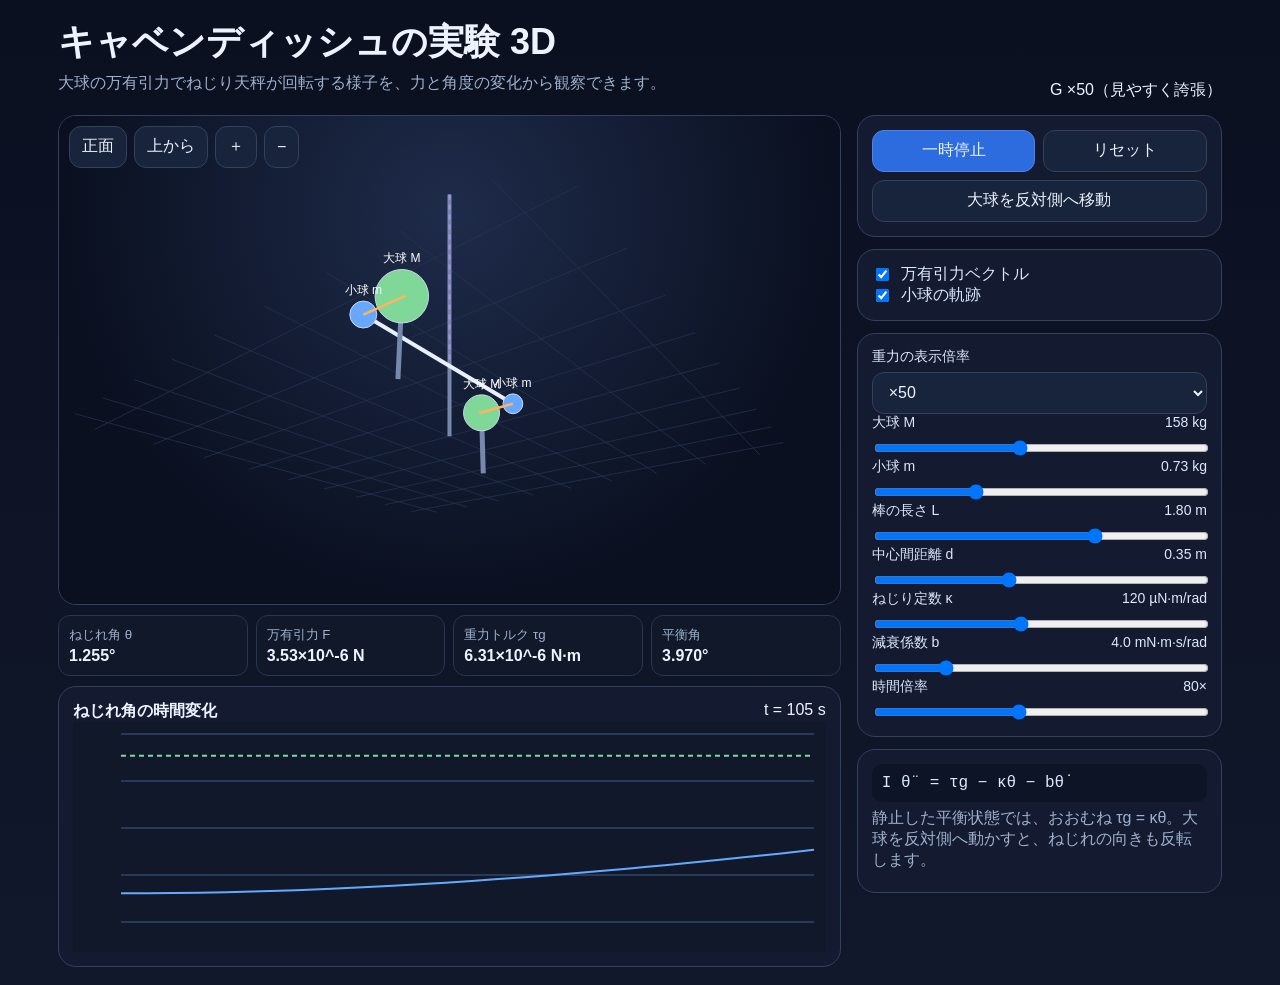
==== cavendish/index.html @ 42aeb91b "Add Cavendish 3D simulator" ====
<!doctype html><html lang="ja"><head><meta charset="utf-8"><meta name="viewport" content="width=device-width,initial-scale=1,viewport-fit=cover"><title>キャベンディッシュの実験 3D</title><link rel="icon" href="icon.svg"><link rel="apple-touch-icon" href="icon.svg"><link rel="manifest" href="manifest.webmanifest"><style>:root{color-scheme:light dark;--bg:#0b1020;--card:#151c31;--text:#edf3ff;--muted:#9fb0cc;--line:#32415f;--a:#66a3ff;--b:#ffb35c;--g:#80d79b}*{box-sizing:border-box}body{margin:0;font-family:-apple-system,BlinkMacSystemFont,"Segoe UI",sans-serif;background:linear-gradient(180deg,#0a1020,#11182b);color:var(--text)}main{max-width:1200px;margin:auto;padding:18px}.top{display:flex;gap:12px;justify-content:space-between;align-items:end;flex-wrap:wrap}h1{font-size:clamp(22px,3vw,36px);margin:0}p{color:var(--muted);margin:.4rem 0}.grid{display:grid;grid-template-columns:minmax(0,1.5fr) minmax(290px,.7fr);gap:16px;margin-top:14px}.card{background:rgba(21,28,49,.94);border:1px solid var(--line);border-radius:18px;padding:14px}.stage{position:relative;padding:0;overflow:hidden}.stage canvas{display:block;width:100%;height:auto;aspect-ratio:16/10;background:radial-gradient(circle at 50% 20%,#1e2b4a,#0a1020 70%)}.overlay{position:absolute;left:10px;top:10px;display:flex;gap:7px;flex-wrap:wrap}button,select,input{font:inherit}button,select{min-height:42px;border-radius:12px;border:1px solid var(--line);background:#18233c;color:var(--text);padding:8px 12px}button.primary{background:#2d6cdf;border-color:#4f83e8}.stats{display:grid;grid-template-columns:repeat(4,1fr);gap:8px;margin-top:10px}.stat{background:#10182a;border:1px solid #263654;border-radius:12px;padding:10px}.stat small{display:block;color:var(--muted)}.stat b{display:block;margin-top:3px}.controls{display:flex;flex-direction:column;gap:12px}.row{display:grid;gap:6px}.row label{display:flex;justify-content:space-between;color:#dce8ff;font-size:14px}.row input[type=range]{width:100%}.switch{display:flex;align-items:center;gap:9px;color:#dce8ff}.actions{display:grid;grid-template-columns:1fr 1fr;gap:8px}.actions .wide{grid-column:1/-1}.chart{width:100%;height:230px;display:block}.formula{font-family:ui-monospace,SFMono-Regular,Menlo,monospace;background:#0d1425;padding:10px;border-radius:10px;color:#d9e8ff}@media(max-width:850px){.grid{grid-template-columns:1fr}.stats{grid-template-columns:repeat(2,1fr)}}@media(max-width:520px){main{padding:10px}.stats{grid-template-columns:1fr 1fr}.card{border-radius:14px}}</style></head><body><main><div class="top"><div><h1>キャベンディッシュの実験 3D</h1><p>大球の万有引力でねじり天秤が回転する様子を、力と角度の変化から観察できます。</p></div><div id="mode">G ×50（見やすく誇張）</div></div><div class="grid"><section><div class="card stage"><canvas id="scene" width="960" height="600"></canvas><div class="overlay"><button id="front">正面</button><button id="top">上から</button><button id="zin">＋</button><button id="zout">−</button></div></div><div class="stats"><div class="stat"><small>ねじれ角 θ</small><b id="theta">0.000°</b></div><div class="stat"><small>万有引力 F</small><b id="force">—</b></div><div class="stat"><small>重力トルク τg</small><b id="torque">—</b></div><div class="stat"><small>平衡角</small><b id="eq">—</b></div></div><div class="card" style="margin-top:10px"><div style="display:flex;justify-content:space-between;gap:10px"><b>ねじれ角の時間変化</b><span id="time">t = 0 s</span></div><canvas id="chart" class="chart" width="900" height="230"></canvas></div></section><aside class="controls"><div class="card"><div class="actions"><button class="primary" id="play">一時停止</button><button id="reset">リセット</button><button class="wide" id="swap">大球を反対側へ移動</button></div></div><div class="card"><label class="switch"><input id="showForce" type="checkbox" checked> 万有引力ベクトル</label><label class="switch"><input id="showTrail" type="checkbox" checked> 小球の軌跡</label></div><div class="card"><div class="row"><label>重力の表示倍率</label><select id="boost"><option value="1">実値 ×1</option><option value="10">×10</option><option value="50" selected>×50</option><option value="100">×100</option></select></div><div class="row"><label><span>大球 M</span><span id="Mo"></span></label><input id="M" type="range" min="50" max="300" value="158"></div><div class="row"><label><span>小球 m</span><span id="mo"></span></label><input id="m" type="range" min="0.2" max="2" step="0.01" value="0.73"></div><div class="row"><label><span>棒の長さ L</span><span id="Lo"></span></label><input id="L" type="range" min="0.6" max="2.4" step="0.02" value="1.8"></div><div class="row"><label><span>中心間距離 d</span><span id="do"></span></label><input id="d" type="range" min="0.15" max="0.65" step="0.01" value="0.35"></div><div class="row"><label><span>ねじり定数 κ</span><span id="ko"></span></label><input id="k" type="range" min="20" max="250" value="120"></div><div class="row"><label><span>減衰係数 b</span><span id="bo"></span></label><input id="b" type="range" min="0" max="20" step="0.2" value="4"></div><div class="row"><label><span>時間倍率</span><span id="so"></span></label><input id="speed" type="range" min="5" max="180" step="5" value="80"></div></div><div class="card"><div class="formula">I θ¨ = τg − κθ − bθ˙</div><p>静止した平衡状態では、おおむね τg = κθ。大球を反対側へ動かすと、ねじれの向きも反転します。</p></div></aside></div></main><script>(()=>{const $=x=>document.getElementById(x),G0=6.67430e-11,sc=$('scene'),cx=sc.getContext('2d'),ch=$('chart'),gc=ch.getContext('2d');let th=0,om=0,t=0,run=true,side=1,hist=[[0,0]],trail=[],yaw=-.9,pitch=.48,zoom=1,drag=false,lx=0,ly=0,last=performance.now();const P=()=>({M:+$('M').value,m:+$('m').value,L:+$('L').value,d:+$('d').value,k:+$('k').value*1e-6,b:+$('b').value*1e-3,boost:+$('boost').value,speed:+$('speed').value});function geo(a){let p=P(),r=p.L/2,c=Math.cos(a),s=Math.sin(a),z=.55;return{p,r,z,sm:[[r*c,r*s,z],[-r*c,-r*s,z]],lg:[[r,side*p.d,z],[-r,-side*p.d,z]]}}function grav(a){let g=geo(a),tau=0,Fnear=0,min=1e9,fs=[[0,0,0],[0,0,0]];for(let i=0;i<2;i++)for(let j=0;j<2;j++){let dx=g.lg[j][0]-g.sm[i][0],dy=g.lg[j][1]-g.sm[i][1],dz=0,r=Math.max(.06,Math.hypot(dx,dy,dz)),f=G0*g.p.boost*g.p.M*g.p.m/r**2,nx=dx/r,ny=dy/r;fs[i][0]+=f*nx;fs[i][1]+=f*ny;if(r<min){min=r;Fnear=f}}for(let i=0;i<2;i++)tau+=g.sm[i][0]*fs[i][1]-g.sm[i][1]*fs[i][0];return{g,tau,Fnear,fs}}function acc(a,w){let q=grav(a),I=2*q.g.p.m*q.g.r*q.g.r;return(q.tau-q.g.p.k*a-q.g.p.b*w)/I}function step(dt){let a1=om,b1=acc(th,om),a2=om+b1*dt/2,b2=acc(th+a1*dt/2,om+b1*dt/2),a3=om+b2*dt/2,b3=acc(th+a2*dt/2,om+b2*dt/2),a4=om+b3*dt,b4=acc(th+a3*dt,om+b3*dt);th+=dt*(a1+2*a2+2*a3+a4)/6;om+=dt*(b1+2*b2+2*b3+b4)/6}function equilibrium(){let p=P(),x=grav(0).tau/p.k;for(let i=0;i<12;i++){let h=1e-5,f=grav(x).tau-p.k*x,df=(grav(x+h).tau-grav(x-h).tau)/(2*h)-p.k;if(Math.abs(df)<1e-12)break;x-=f/df}return x}function proj(pt){let w=sc.clientWidth,h=sc.clientHeight,cy=Math.cos(yaw),sy=Math.sin(yaw),cp=Math.cos(pitch),sp=Math.sin(pitch),x=pt[0],y=pt[1],z=pt[2]-.6,X=cy*x+sy*y,Y=-sp*(-sy*x+cy*y)+cp*z,Z=cp*(-sy*x+cy*y)+sp*z+4.2/zoom,f=Math.min(w,h)*1.15;return[w/2+f*X/Z,h/2-f*Y/Z,f/Z]}function line(a,b,color,width=2,dash=[]){let A=proj(a),B=proj(b);cx.save();cx.strokeStyle=color;cx.lineWidth=width;cx.setLineDash(dash);cx.beginPath();cx.moveTo(A[0],A[1]);cx.lineTo(B[0],B[1]);cx.stroke();cx.restore()}function ball(p,r,color,label){let q=proj(p),rr=Math.max(5,r*q[2]);cx.fillStyle=color;cx.strokeStyle='#cbd7ef';cx.lineWidth=1;cx.beginPath();cx.arc(q[0],q[1],rr,0,7);cx.fill();cx.stroke();cx.fillStyle='#fff';cx.font='12px sans-serif';cx.textAlign='center';cx.fillText(label,q[0],q[1]-rr-7)}function draw(){let w=sc.clientWidth,h=sc.clientHeight,d=devicePixelRatio||1;if(sc.width!==Math.round(w*d)||sc.height!==Math.round(h*d)){sc.width=Math.round(w*d);sc.height=Math.round(h*d);cx.setTransform(d,0,0,d,0,0)}cx.clearRect(0,0,w,h);let q=grav(th),g=q.g;for(let i=-4;i<=4;i++){line([i*.4,-1.8,0],[i*.4,1.8,0],'#273755',.7);line([-1.8,i*.4,0],[1.8,i*.4,0],'#273755',.7)}line([0,0,0],[0,0,2.25],'#7589ad',4);line([0,0,2.25],[0,0,g.z],'#ad8ef0',2,[5,5]);line(g.sm[0],g.sm[1],'#e8f0ff',4);line([g.lg[0][0],g.lg[0][1],0],g.lg[0],'#7589ad',5);line([g.lg[1][0],g.lg[1][1],0],g.lg[1],'#7589ad',5);if($('showTrail').checked&&trail.length>1){cx.strokeStyle='#9f8cff';cx.beginPath();trail.forEach((p,i)=>{let q=proj(p);i?cx.lineTo(q[0],q[1]):cx.moveTo(q[0],q[1])});cx.stroke()}ball(g.lg[0],.16,'#7fd897','大球 M');ball(g.lg[1],.16,'#7fd897','大球 M');ball(g.sm[0],.085,'#67a8ff','小球 m');ball(g.sm[1],.085,'#67a8ff','小球 m');if($('showForce').checked)for(let i=0;i<2;i++){let f=q.fs[i],n=Math.hypot(f[0],f[1])||1,end=[g.sm[i][0]+.35*f[0]/n,g.sm[i][1]+.35*f[1]/n,g.z];line(g.sm[i],end,'#ffb35c',2.5)}}function chart(){let w=ch.clientWidth,h=ch.clientHeight,d=devicePixelRatio||1;if(ch.width!==Math.round(w*d)||ch.height!==Math.round(h*d)){ch.width=Math.round(w*d);ch.height=Math.round(h*d);gc.setTransform(d,0,0,d,0,0)}gc.clearRect(0,0,w,h);gc.fillStyle='#10182a';gc.fillRect(0,0,w,h);let eq=equilibrium()*180/Math.PI,vals=hist.map(x=>x[1]*180/Math.PI).concat(eq),mn=Math.min(-.2,...vals),mx=Math.max(.2,...vals),sp=Math.max(.4,mx-mn);mn-=sp*.15;mx+=sp*.15;let tmax=Math.max(60,t),tmin=Math.max(0,tmax-600),X=x=>48+(x-tmin)/(tmax-tmin)*(w-60),Y=y=>12+(mx-y)/(mx-mn)*(h-42);gc.strokeStyle='#293a59';for(let i=0;i<5;i++){let y=12+i*(h-42)/4;gc.beginPath();gc.moveTo(48,y);gc.lineTo(w-12,y);gc.stroke()}gc.setLineDash([5,4]);gc.strokeStyle='#7fd897';gc.beginPath();gc.moveTo(48,Y(eq));gc.lineTo(w-12,Y(eq));gc.stroke();gc.setLineDash([]);gc.strokeStyle='#67a8ff';gc.lineWidth=2;gc.beginPath();hist.filter(x=>x[0]>=tmin).forEach((p,i)=>{let x=X(p[0]),y=Y(p[1]*180/Math.PI);i?gc.lineTo(x,y):gc.moveTo(x,y)});gc.stroke()}function sci(x){if(!x)return'0';let e=Math.floor(Math.log10(Math.abs(x)));return(x/10**e).toFixed(2)+'×10^'+e}function ui(){let p=P(),q=grav(th),e=equilibrium();$('theta').textContent=(th*180/Math.PI).toFixed(3)+'°';$('force').textContent=sci(q.Fnear)+' N';$('torque').textContent=sci(q.tau)+' N·m';$('eq').textContent=(e*180/Math.PI).toFixed(3)+'°';$('time').textContent='t = '+Math.round(t)+' s';$('Mo').textContent=p.M.toFixed(0)+' kg';$('mo').textContent=p.m.toFixed(2)+' kg';$('Lo').textContent=p.L.toFixed(2)+' m';$('do').textContent=p.d.toFixed(2)+' m';$('ko').textContent=$('k').value+' µN·m/rad';$('bo').textContent=(+$('b').value).toFixed(1)+' mN·m·s/rad';$('so').textContent=p.speed+'×';$('mode').textContent=p.boost==1?'G 実値 ×1':'G ×'+p.boost+'（見やすく誇張）';$('play').textContent=run?'一時停止':'再生'}function reset(){th=om=t=0;hist=[[0,0]];trail=[]}$('play').onclick=()=>{run=!run;ui()};$('reset').onclick=()=>reset();$('swap').onclick=()=>side*=-1;$('front').onclick=()=>{yaw=-Math.PI/2;pitch=.2};$('top').onclick=()=>{yaw=-Math.PI/2;pitch=1.28};$('zin').onclick=()=>zoom=Math.min(1.8,zoom*1.15);$('zout').onclick=()=>zoom=Math.max(.55,zoom/1.15);sc.onpointerdown=e=>{drag=true;lx=e.clientX;ly=e.clientY;sc.setPointerCapture(e.pointerId)};sc.onpointermove=e=>{if(!drag)return;yaw-=(e.clientX-lx)*.008;pitch=Math.max(-.05,Math.min(1.32,pitch+(e.clientY-ly)*.006));lx=e.clientX;ly=e.clientY};sc.onpointerup=()=>drag=false;sc.onwheel=e=>{e.preventDefault();zoom=Math.max(.55,Math.min(1.8,zoom*(e.deltaY<0?1.08:.92)))},{passive:false};['M','m','L','d','k','b','speed','boost','showForce','showTrail'].forEach(id=>$(id).oninput=ui);function loop(now){let dt=Math.min(.05,(now-last)/1000);last=now;if(run){let a=dt*P().speed;while(a>0){let h=Math.min(1.5,a);step(h);t+=h;a-=h}if(hist.length==0||t-hist.at(-1)[0]>2){hist.push([t,th]);if(hist.length>700)hist.shift();trail.push(geo(th).sm[0]);if(trail.length>220)trail.shift()}}ui();draw();chart();requestAnimationFrame(loop)}ui();requestAnimationFrame(loop)})();</script></body></html>
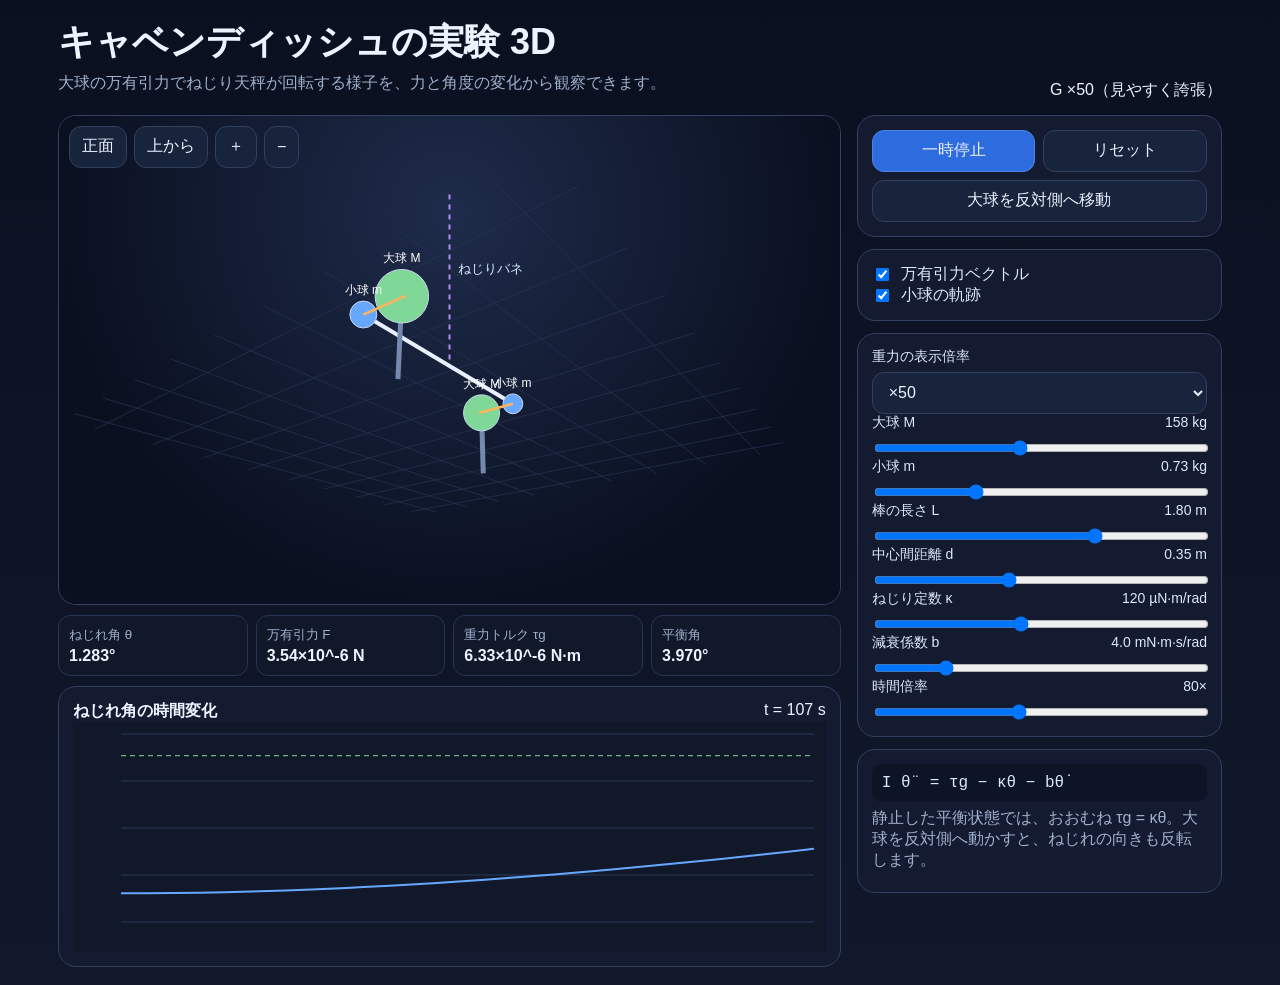
==== commit 11e0df10: "Refine torsion spring display" ====
--- a/cavendish/index.html
+++ b/cavendish/index.html
@@ -1 +1 @@
-<!doctype html><html lang="ja"><head><meta charset="utf-8"><meta name="viewport" content="width=device-width,initial-scale=1,viewport-fit=cover"><title>キャベンディッシュの実験 3D</title><link rel="icon" href="icon.svg"><link rel="apple-touch-icon" href="icon.svg"><link rel="manifest" href="manifest.webmanifest"><style>:root{color-scheme:light dark;--bg:#0b1020;--card:#151c31;--text:#edf3ff;--muted:#9fb0cc;--line:#32415f;--a:#66a3ff;--b:#ffb35c;--g:#80d79b}*{box-sizing:border-box}body{margin:0;font-family:-apple-system,BlinkMacSystemFont,"Segoe UI",sans-serif;background:linear-gradient(180deg,#0a1020,#11182b);color:var(--text)}main{max-width:1200px;margin:auto;padding:18px}.top{display:flex;gap:12px;justify-content:space-between;align-items:end;flex-wrap:wrap}h1{font-size:clamp(22px,3vw,36px);margin:0}p{color:var(--muted);margin:.4rem 0}.grid{display:grid;grid-template-columns:minmax(0,1.5fr) minmax(290px,.7fr);gap:16px;margin-top:14px}.card{background:rgba(21,28,49,.94);border:1px solid var(--line);border-radius:18px;padding:14px}.stage{position:relative;padding:0;overflow:hidden}.stage canvas{display:block;width:100%;height:auto;aspect-ratio:16/10;background:radial-gradient(circle at 50% 20%,#1e2b4a,#0a1020 70%)}.overlay{position:absolute;left:10px;top:10px;display:flex;gap:7px;flex-wrap:wrap}button,select,input{font:inherit}button,select{min-height:42px;border-radius:12px;border:1px solid var(--line);background:#18233c;color:var(--text);padding:8px 12px}button.primary{background:#2d6cdf;border-color:#4f83e8}.stats{display:grid;grid-template-columns:repeat(4,1fr);gap:8px;margin-top:10px}.stat{background:#10182a;border:1px solid #263654;border-radius:12px;padding:10px}.stat small{display:block;color:var(--muted)}.stat b{display:block;margin-top:3px}.controls{display:flex;flex-direction:column;gap:12px}.row{display:grid;gap:6px}.row label{display:flex;justify-content:space-between;color:#dce8ff;font-size:14px}.row input[type=range]{width:100%}.switch{display:flex;align-items:center;gap:9px;color:#dce8ff}.actions{display:grid;grid-template-columns:1fr 1fr;gap:8px}.actions .wide{grid-column:1/-1}.chart{width:100%;height:230px;display:block}.formula{font-family:ui-monospace,SFMono-Regular,Menlo,monospace;background:#0d1425;padding:10px;border-radius:10px;color:#d9e8ff}@media(max-width:850px){.grid{grid-template-columns:1fr}.stats{grid-template-columns:repeat(2,1fr)}}@media(max-width:520px){main{padding:10px}.stats{grid-template-columns:1fr 1fr}.card{border-radius:14px}}</style></head><body><main><div class="top"><div><h1>キャベンディッシュの実験 3D</h1><p>大球の万有引力でねじり天秤が回転する様子を、力と角度の変化から観察できます。</p></div><div id="mode">G ×50（見やすく誇張）</div></div><div class="grid"><section><div class="card stage"><canvas id="scene" width="960" height="600"></canvas><div class="overlay"><button id="front">正面</button><button id="top">上から</button><button id="zin">＋</button><button id="zout">−</button></div></div><div class="stats"><div class="stat"><small>ねじれ角 θ</small><b id="theta">0.000°</b></div><div class="stat"><small>万有引力 F</small><b id="force">—</b></div><div class="stat"><small>重力トルク τg</small><b id="torque">—</b></div><div class="stat"><small>平衡角</small><b id="eq">—</b></div></div><div class="card" style="margin-top:10px"><div style="display:flex;justify-content:space-between;gap:10px"><b>ねじれ角の時間変化</b><span id="time">t = 0 s</span></div><canvas id="chart" class="chart" width="900" height="230"></canvas></div></section><aside class="controls"><div class="card"><div class="actions"><button class="primary" id="play">一時停止</button><button id="reset">リセット</button><button class="wide" id="swap">大球を反対側へ移動</button></div></div><div class="card"><label class="switch"><input id="showForce" type="checkbox" checked> 万有引力ベクトル</label><label class="switch"><input id="showTrail" type="checkbox" checked> 小球の軌跡</label></div><div class="card"><div class="row"><label>重力の表示倍率</label><select id="boost"><option value="1">実値 ×1</option><option value="10">×10</option><option value="50" selected>×50</option><option value="100">×100</option></select></div><div class="row"><label><span>大球 M</span><span id="Mo"></span></label><input id="M" type="range" min="50" max="300" value="158"></div><div class="row"><label><span>小球 m</span><span id="mo"></span></label><input id="m" type="range" min="0.2" max="2" step="0.01" value="0.73"></div><div class="row"><label><span>棒の長さ L</span><span id="Lo"></span></label><input id="L" type="range" min="0.6" max="2.4" step="0.02" value="1.8"></div><div class="row"><label><span>中心間距離 d</span><span id="do"></span></label><input id="d" type="range" min="0.15" max="0.65" step="0.01" value="0.35"></div><div class="row"><label><span>ねじり定数 κ</span><span id="ko"></span></label><input id="k" type="range" min="20" max="250" value="120"></div><div class="row"><label><span>減衰係数 b</span><span id="bo"></span></label><input id="b" type="range" min="0" max="20" step="0.2" value="4"></div><div class="row"><label><span>時間倍率</span><span id="so"></span></label><input id="speed" type="range" min="5" max="180" step="5" value="80"></div></div><div class="card"><div class="formula">I θ¨ = τg − κθ − bθ˙</div><p>静止した平衡状態では、おおむね τg = κθ。大球を反対側へ動かすと、ねじれの向きも反転します。</p></div></aside></div></main><script>(()=>{const $=x=>document.getElementById(x),G0=6.67430e-11,sc=$('scene'),cx=sc.getContext('2d'),ch=$('chart'),gc=ch.getContext('2d');let th=0,om=0,t=0,run=true,side=1,hist=[[0,0]],trail=[],yaw=-.9,pitch=.48,zoom=1,drag=false,lx=0,ly=0,last=performance.now();const P=()=>({M:+$('M').value,m:+$('m').value,L:+$('L').value,d:+$('d').value,k:+$('k').value*1e-6,b:+$('b').value*1e-3,boost:+$('boost').value,speed:+$('speed').value});function geo(a){let p=P(),r=p.L/2,c=Math.cos(a),s=Math.sin(a),z=.55;return{p,r,z,sm:[[r*c,r*s,z],[-r*c,-r*s,z]],lg:[[r,side*p.d,z],[-r,-side*p.d,z]]}}function grav(a){let g=geo(a),tau=0,Fnear=0,min=1e9,fs=[[0,0,0],[0,0,0]];for(let i=0;i<2;i++)for(let j=0;j<2;j++){let dx=g.lg[j][0]-g.sm[i][0],dy=g.lg[j][1]-g.sm[i][1],dz=0,r=Math.max(.06,Math.hypot(dx,dy,dz)),f=G0*g.p.boost*g.p.M*g.p.m/r**2,nx=dx/r,ny=dy/r;fs[i][0]+=f*nx;fs[i][1]+=f*ny;if(r<min){min=r;Fnear=f}}for(let i=0;i<2;i++)tau+=g.sm[i][0]*fs[i][1]-g.sm[i][1]*fs[i][0];return{g,tau,Fnear,fs}}function acc(a,w){let q=grav(a),I=2*q.g.p.m*q.g.r*q.g.r;return(q.tau-q.g.p.k*a-q.g.p.b*w)/I}function step(dt){let a1=om,b1=acc(th,om),a2=om+b1*dt/2,b2=acc(th+a1*dt/2,om+b1*dt/2),a3=om+b2*dt/2,b3=acc(th+a2*dt/2,om+b2*dt/2),a4=om+b3*dt,b4=acc(th+a3*dt,om+b3*dt);th+=dt*(a1+2*a2+2*a3+a4)/6;om+=dt*(b1+2*b2+2*b3+b4)/6}function equilibrium(){let p=P(),x=grav(0).tau/p.k;for(let i=0;i<12;i++){let h=1e-5,f=grav(x).tau-p.k*x,df=(grav(x+h).tau-grav(x-h).tau)/(2*h)-p.k;if(Math.abs(df)<1e-12)break;x-=f/df}return x}function proj(pt){let w=sc.clientWidth,h=sc.clientHeight,cy=Math.cos(yaw),sy=Math.sin(yaw),cp=Math.cos(pitch),sp=Math.sin(pitch),x=pt[0],y=pt[1],z=pt[2]-.6,X=cy*x+sy*y,Y=-sp*(-sy*x+cy*y)+cp*z,Z=cp*(-sy*x+cy*y)+sp*z+4.2/zoom,f=Math.min(w,h)*1.15;return[w/2+f*X/Z,h/2-f*Y/Z,f/Z]}function line(a,b,color,width=2,dash=[]){let A=proj(a),B=proj(b);cx.save();cx.strokeStyle=color;cx.lineWidth=width;cx.setLineDash(dash);cx.beginPath();cx.moveTo(A[0],A[1]);cx.lineTo(B[0],B[1]);cx.stroke();cx.restore()}function ball(p,r,color,label){let q=proj(p),rr=Math.max(5,r*q[2]);cx.fillStyle=color;cx.strokeStyle='#cbd7ef';cx.lineWidth=1;cx.beginPath();cx.arc(q[0],q[1],rr,0,7);cx.fill();cx.stroke();cx.fillStyle='#fff';cx.font='12px sans-serif';cx.textAlign='center';cx.fillText(label,q[0],q[1]-rr-7)}function draw(){let w=sc.clientWidth,h=sc.clientHeight,d=devicePixelRatio||1;if(sc.width!==Math.round(w*d)||sc.height!==Math.round(h*d)){sc.width=Math.round(w*d);sc.height=Math.round(h*d);cx.setTransform(d,0,0,d,0,0)}cx.clearRect(0,0,w,h);let q=grav(th),g=q.g;for(let i=-4;i<=4;i++){line([i*.4,-1.8,0],[i*.4,1.8,0],'#273755',.7);line([-1.8,i*.4,0],[1.8,i*.4,0],'#273755',.7)}line([0,0,0],[0,0,2.25],'#7589ad',4);line([0,0,2.25],[0,0,g.z],'#ad8ef0',2,[5,5]);line(g.sm[0],g.sm[1],'#e8f0ff',4);line([g.lg[0][0],g.lg[0][1],0],g.lg[0],'#7589ad',5);line([g.lg[1][0],g.lg[1][1],0],g.lg[1],'#7589ad',5);if($('showTrail').checked&&trail.length>1){cx.strokeStyle='#9f8cff';cx.beginPath();trail.forEach((p,i)=>{let q=proj(p);i?cx.lineTo(q[0],q[1]):cx.moveTo(q[0],q[1])});cx.stroke()}ball(g.lg[0],.16,'#7fd897','大球 M');ball(g.lg[1],.16,'#7fd897','大球 M');ball(g.sm[0],.085,'#67a8ff','小球 m');ball(g.sm[1],.085,'#67a8ff','小球 m');if($('showForce').checked)for(let i=0;i<2;i++){let f=q.fs[i],n=Math.hypot(f[0],f[1])||1,end=[g.sm[i][0]+.35*f[0]/n,g.sm[i][1]+.35*f[1]/n,g.z];line(g.sm[i],end,'#ffb35c',2.5)}}function chart(){let w=ch.clientWidth,h=ch.clientHeight,d=devicePixelRatio||1;if(ch.width!==Math.round(w*d)||ch.height!==Math.round(h*d)){ch.width=Math.round(w*d);ch.height=Math.round(h*d);gc.setTransform(d,0,0,d,0,0)}gc.clearRect(0,0,w,h);gc.fillStyle='#10182a';gc.fillRect(0,0,w,h);let eq=equilibrium()*180/Math.PI,vals=hist.map(x=>x[1]*180/Math.PI).concat(eq),mn=Math.min(-.2,...vals),mx=Math.max(.2,...vals),sp=Math.max(.4,mx-mn);mn-=sp*.15;mx+=sp*.15;let tmax=Math.max(60,t),tmin=Math.max(0,tmax-600),X=x=>48+(x-tmin)/(tmax-tmin)*(w-60),Y=y=>12+(mx-y)/(mx-mn)*(h-42);gc.strokeStyle='#293a59';for(let i=0;i<5;i++){let y=12+i*(h-42)/4;gc.beginPath();gc.moveTo(48,y);gc.lineTo(w-12,y);gc.stroke()}gc.setLineDash([5,4]);gc.strokeStyle='#7fd897';gc.beginPath();gc.moveTo(48,Y(eq));gc.lineTo(w-12,Y(eq));gc.stroke();gc.setLineDash([]);gc.strokeStyle='#67a8ff';gc.lineWidth=2;gc.beginPath();hist.filter(x=>x[0]>=tmin).forEach((p,i)=>{let x=X(p[0]),y=Y(p[1]*180/Math.PI);i?gc.lineTo(x,y):gc.moveTo(x,y)});gc.stroke()}function sci(x){if(!x)return'0';let e=Math.floor(Math.log10(Math.abs(x)));return(x/10**e).toFixed(2)+'×10^'+e}function ui(){let p=P(),q=grav(th),e=equilibrium();$('theta').textContent=(th*180/Math.PI).toFixed(3)+'°';$('force').textContent=sci(q.Fnear)+' N';$('torque').textContent=sci(q.tau)+' N·m';$('eq').textContent=(e*180/Math.PI).toFixed(3)+'°';$('time').textContent='t = '+Math.round(t)+' s';$('Mo').textContent=p.M.toFixed(0)+' kg';$('mo').textContent=p.m.toFixed(2)+' kg';$('Lo').textContent=p.L.toFixed(2)+' m';$('do').textContent=p.d.toFixed(2)+' m';$('ko').textContent=$('k').value+' µN·m/rad';$('bo').textContent=(+$('b').value).toFixed(1)+' mN·m·s/rad';$('so').textContent=p.speed+'×';$('mode').textContent=p.boost==1?'G 実値 ×1':'G ×'+p.boost+'（見やすく誇張）';$('play').textContent=run?'一時停止':'再生'}function reset(){th=om=t=0;hist=[[0,0]];trail=[]}$('play').onclick=()=>{run=!run;ui()};$('reset').onclick=()=>reset();$('swap').onclick=()=>side*=-1;$('front').onclick=()=>{yaw=-Math.PI/2;pitch=.2};$('top').onclick=()=>{yaw=-Math.PI/2;pitch=1.28};$('zin').onclick=()=>zoom=Math.min(1.8,zoom*1.15);$('zout').onclick=()=>zoom=Math.max(.55,zoom/1.15);sc.onpointerdown=e=>{drag=true;lx=e.clientX;ly=e.clientY;sc.setPointerCapture(e.pointerId)};sc.onpointermove=e=>{if(!drag)return;yaw-=(e.clientX-lx)*.008;pitch=Math.max(-.05,Math.min(1.32,pitch+(e.clientY-ly)*.006));lx=e.clientX;ly=e.clientY};sc.onpointerup=()=>drag=false;sc.onwheel=e=>{e.preventDefault();zoom=Math.max(.55,Math.min(1.8,zoom*(e.deltaY<0?1.08:.92)))},{passive:false};['M','m','L','d','k','b','speed','boost','showForce','showTrail'].forEach(id=>$(id).oninput=ui);function loop(now){let dt=Math.min(.05,(now-last)/1000);last=now;if(run){let a=dt*P().speed;while(a>0){let h=Math.min(1.5,a);step(h);t+=h;a-=h}if(hist.length==0||t-hist.at(-1)[0]>2){hist.push([t,th]);if(hist.length>700)hist.shift();trail.push(geo(th).sm[0]);if(trail.length>220)trail.shift()}}ui();draw();chart();requestAnimationFrame(loop)}ui();requestAnimationFrame(loop)})();</script></body></html>+<!doctype html><html lang="ja"><head><meta charset="utf-8"><meta name="viewport" content="width=device-width,initial-scale=1,viewport-fit=cover"><title>キャベンディッシュの実験 3D</title><link rel="icon" href="icon.svg"><link rel="apple-touch-icon" href="icon.svg"><link rel="manifest" href="manifest.webmanifest"><style>:root{color-scheme:light dark;--bg:#0b1020;--card:#151c31;--text:#edf3ff;--muted:#9fb0cc;--line:#32415f;--a:#66a3ff;--b:#ffb35c;--g:#80d79b}*{box-sizing:border-box}body{margin:0;font-family:-apple-system,BlinkMacSystemFont,"Segoe UI",sans-serif;background:linear-gradient(180deg,#0a1020,#11182b);color:var(--text)}main{max-width:1200px;margin:auto;padding:18px}.top{display:flex;gap:12px;justify-content:space-between;align-items:end;flex-wrap:wrap}h1{font-size:clamp(22px,3vw,36px);margin:0}p{color:var(--muted);margin:.4rem 0}.grid{display:grid;grid-template-columns:minmax(0,1.5fr) minmax(290px,.7fr);gap:16px;margin-top:14px}.card{background:rgba(21,28,49,.94);border:1px solid var(--line);border-radius:18px;padding:14px}.stage{position:relative;padding:0;overflow:hidden}.stage canvas{display:block;width:100%;height:auto;aspect-ratio:16/10;background:radial-gradient(circle at 50% 20%,#1e2b4a,#0a1020 70%)}.overlay{position:absolute;left:10px;top:10px;display:flex;gap:7px;flex-wrap:wrap}button,select,input{font:inherit}button,select{min-height:42px;border-radius:12px;border:1px solid var(--line);background:#18233c;color:var(--text);padding:8px 12px}button.primary{background:#2d6cdf;border-color:#4f83e8}.stats{display:grid;grid-template-columns:repeat(4,1fr);gap:8px;margin-top:10px}.stat{background:#10182a;border:1px solid #263654;border-radius:12px;padding:10px}.stat small{display:block;color:var(--muted)}.stat b{display:block;margin-top:3px}.controls{display:flex;flex-direction:column;gap:12px}.row{display:grid;gap:6px}.row label{display:flex;justify-content:space-between;color:#dce8ff;font-size:14px}.row input[type=range]{width:100%}.switch{display:flex;align-items:center;gap:9px;color:#dce8ff}.actions{display:grid;grid-template-columns:1fr 1fr;gap:8px}.actions .wide{grid-column:1/-1}.chart{width:100%;height:230px;display:block}.formula{font-family:ui-monospace,SFMono-Regular,Menlo,monospace;background:#0d1425;padding:10px;border-radius:10px;color:#d9e8ff}@media(max-width:850px){.grid{grid-template-columns:1fr}.stats{grid-template-columns:repeat(2,1fr)}}@media(max-width:520px){main{padding:10px}.stats{grid-template-columns:1fr 1fr}.card{border-radius:14px}}</style></head><body><main><div class="top"><div><h1>キャベンディッシュの実験 3D</h1><p>大球の万有引力でねじり天秤が回転する様子を、力と角度の変化から観察できます。</p></div><div id="mode">G ×50（見やすく誇張）</div></div><div class="grid"><section><div class="card stage"><canvas id="scene" width="960" height="600"></canvas><div class="overlay"><button id="front">正面</button><button id="top">上から</button><button id="zin">＋</button><button id="zout">−</button></div></div><div class="stats"><div class="stat"><small>ねじれ角 θ</small><b id="theta">0.000°</b></div><div class="stat"><small>万有引力 F</small><b id="force">—</b></div><div class="stat"><small>重力トルク τg</small><b id="torque">—</b></div><div class="stat"><small>平衡角</small><b id="eq">—</b></div></div><div class="card" style="margin-top:10px"><div style="display:flex;justify-content:space-between;gap:10px"><b>ねじれ角の時間変化</b><span id="time">t = 0 s</span></div><canvas id="chart" class="chart" width="900" height="230"></canvas></div></section><aside class="controls"><div class="card"><div class="actions"><button class="primary" id="play">一時停止</button><button id="reset">リセット</button><button class="wide" id="swap">大球を反対側へ移動</button></div></div><div class="card"><label class="switch"><input id="showForce" type="checkbox" checked> 万有引力ベクトル</label><label class="switch"><input id="showTrail" type="checkbox" checked> 小球の軌跡</label></div><div class="card"><div class="row"><label>重力の表示倍率</label><select id="boost"><option value="1">実値 ×1</option><option value="10">×10</option><option value="50" selected>×50</option><option value="100">×100</option></select></div><div class="row"><label><span>大球 M</span><span id="Mo"></span></label><input id="M" type="range" min="50" max="300" value="158"></div><div class="row"><label><span>小球 m</span><span id="mo"></span></label><input id="m" type="range" min="0.2" max="2" step="0.01" value="0.73"></div><div class="row"><label><span>棒の長さ L</span><span id="Lo"></span></label><input id="L" type="range" min="0.6" max="2.4" step="0.02" value="1.8"></div><div class="row"><label><span>中心間距離 d</span><span id="do"></span></label><input id="d" type="range" min="0.15" max="0.65" step="0.01" value="0.35"></div><div class="row"><label><span>ねじり定数 κ</span><span id="ko"></span></label><input id="k" type="range" min="20" max="250" value="120"></div><div class="row"><label><span>減衰係数 b</span><span id="bo"></span></label><input id="b" type="range" min="0" max="20" step="0.2" value="4"></div><div class="row"><label><span>時間倍率</span><span id="so"></span></label><input id="speed" type="range" min="5" max="180" step="5" value="80"></div></div><div class="card"><div class="formula">I θ¨ = τg − κθ − bθ˙</div><p>静止した平衡状態では、おおむね τg = κθ。大球を反対側へ動かすと、ねじれの向きも反転します。</p></div></aside></div></main><script>(()=>{const $=x=>document.getElementById(x),G0=6.67430e-11,sc=$('scene'),cx=sc.getContext('2d'),ch=$('chart'),gc=ch.getContext('2d');let th=0,om=0,t=0,run=true,side=1,hist=[[0,0]],trail=[],yaw=-.9,pitch=.48,zoom=1,drag=false,lx=0,ly=0,last=performance.now();const P=()=>({M:+$('M').value,m:+$('m').value,L:+$('L').value,d:+$('d').value,k:+$('k').value*1e-6,b:+$('b').value*1e-3,boost:+$('boost').value,speed:+$('speed').value});function geo(a){let p=P(),r=p.L/2,c=Math.cos(a),s=Math.sin(a),z=.55;return{p,r,z,sm:[[r*c,r*s,z],[-r*c,-r*s,z]],lg:[[r,side*p.d,z],[-r,-side*p.d,z]]}}function grav(a){let g=geo(a),tau=0,Fnear=0,min=1e9,fs=[[0,0,0],[0,0,0]];for(let i=0;i<2;i++)for(let j=0;j<2;j++){let dx=g.lg[j][0]-g.sm[i][0],dy=g.lg[j][1]-g.sm[i][1],dz=0,r=Math.max(.06,Math.hypot(dx,dy,dz)),f=G0*g.p.boost*g.p.M*g.p.m/r**2,nx=dx/r,ny=dy/r;fs[i][0]+=f*nx;fs[i][1]+=f*ny;if(r<min){min=r;Fnear=f}}for(let i=0;i<2;i++)tau+=g.sm[i][0]*fs[i][1]-g.sm[i][1]*fs[i][0];return{g,tau,Fnear,fs}}function acc(a,w){let q=grav(a),I=2*q.g.p.m*q.g.r*q.g.r;return(q.tau-q.g.p.k*a-q.g.p.b*w)/I}function step(dt){let a1=om,b1=acc(th,om),a2=om+b1*dt/2,b2=acc(th+a1*dt/2,om+b1*dt/2),a3=om+b2*dt/2,b3=acc(th+a2*dt/2,om+b2*dt/2),a4=om+b3*dt,b4=acc(th+a3*dt,om+b3*dt);th+=dt*(a1+2*a2+2*a3+a4)/6;om+=dt*(b1+2*b2+2*b3+b4)/6}function equilibrium(){let p=P(),x=grav(0).tau/p.k;for(let i=0;i<12;i++){let h=1e-5,f=grav(x).tau-p.k*x,df=(grav(x+h).tau-grav(x-h).tau)/(2*h)-p.k;if(Math.abs(df)<1e-12)break;x-=f/df}return x}function proj(pt){let w=sc.clientWidth,h=sc.clientHeight,cy=Math.cos(yaw),sy=Math.sin(yaw),cp=Math.cos(pitch),sp=Math.sin(pitch),x=pt[0],y=pt[1],z=pt[2]-.6,X=cy*x+sy*y,Y=-sp*(-sy*x+cy*y)+cp*z,Z=cp*(-sy*x+cy*y)+sp*z+4.2/zoom,f=Math.min(w,h)*1.15;return[w/2+f*X/Z,h/2-f*Y/Z,f/Z]}function line(a,b,color,width=2,dash=[]){let A=proj(a),B=proj(b);cx.save();cx.strokeStyle=color;cx.lineWidth=width;cx.setLineDash(dash);cx.beginPath();cx.moveTo(A[0],A[1]);cx.lineTo(B[0],B[1]);cx.stroke();cx.restore()}function ball(p,r,color,label){let q=proj(p),rr=Math.max(5,r*q[2]);cx.fillStyle=color;cx.strokeStyle='#cbd7ef';cx.lineWidth=1;cx.beginPath();cx.arc(q[0],q[1],rr,0,7);cx.fill();cx.stroke();cx.fillStyle='#fff';cx.font='12px sans-serif';cx.textAlign='center';cx.fillText(label,q[0],q[1]-rr-7)}function draw(){let w=sc.clientWidth,h=sc.clientHeight,d=devicePixelRatio||1;if(sc.width!==Math.round(w*d)||sc.height!==Math.round(h*d)){sc.width=Math.round(w*d);sc.height=Math.round(h*d);cx.setTransform(d,0,0,d,0,0)}cx.clearRect(0,0,w,h);let q=grav(th),g=q.g;for(let i=-4;i<=4;i++){line([i*.4,-1.8,0],[i*.4,1.8,0],'#273755',.7);line([-1.8,i*.4,0],[1.8,i*.4,0],'#273755',.7)}line([0,0,2.25],[0,0,g.z],'#ad8ef0',2,[5,5]);let springLabel=proj([0,0,(2.25+g.z)/2]);cx.fillStyle='#d9e8ff';cx.font='13px sans-serif';cx.textAlign='left';cx.fillText('ねじりバネ',springLabel[0]+8,springLabel[1]);line(g.sm[0],g.sm[1],'#e8f0ff',4);line([g.lg[0][0],g.lg[0][1],0],g.lg[0],'#7589ad',5);line([g.lg[1][0],g.lg[1][1],0],g.lg[1],'#7589ad',5);if($('showTrail').checked&&trail.length>1){cx.strokeStyle='#9f8cff';cx.beginPath();trail.forEach((p,i)=>{let q=proj(p);i?cx.lineTo(q[0],q[1]):cx.moveTo(q[0],q[1])});cx.stroke()}ball(g.lg[0],.16,'#7fd897','大球 M');ball(g.lg[1],.16,'#7fd897','大球 M');ball(g.sm[0],.085,'#67a8ff','小球 m');ball(g.sm[1],.085,'#67a8ff','小球 m');if($('showForce').checked)for(let i=0;i<2;i++){let f=q.fs[i],n=Math.hypot(f[0],f[1])||1,end=[g.sm[i][0]+.35*f[0]/n,g.sm[i][1]+.35*f[1]/n,g.z];line(g.sm[i],end,'#ffb35c',2.5)}}function chart(){let w=ch.clientWidth,h=ch.clientHeight,d=devicePixelRatio||1;if(ch.width!==Math.round(w*d)||ch.height!==Math.round(h*d)){ch.width=Math.round(w*d);ch.height=Math.round(h*d);gc.setTransform(d,0,0,d,0,0)}gc.clearRect(0,0,w,h);gc.fillStyle='#10182a';gc.fillRect(0,0,w,h);let eq=equilibrium()*180/Math.PI,vals=hist.map(x=>x[1]*180/Math.PI).concat(eq),mn=Math.min(-.2,...vals),mx=Math.max(.2,...vals),sp=Math.max(.4,mx-mn);mn-=sp*.15;mx+=sp*.15;let tmax=Math.max(60,t),tmin=Math.max(0,tmax-600),X=x=>48+(x-tmin)/(tmax-tmin)*(w-60),Y=y=>12+(mx-y)/(mx-mn)*(h-42);gc.strokeStyle='#293a59';for(let i=0;i<5;i++){let y=12+i*(h-42)/4;gc.beginPath();gc.moveTo(48,y);gc.lineTo(w-12,y);gc.stroke()}gc.setLineDash([5,4]);gc.strokeStyle='#7fd897';gc.beginPath();gc.moveTo(48,Y(eq));gc.lineTo(w-12,Y(eq));gc.stroke();gc.setLineDash([]);gc.strokeStyle='#67a8ff';gc.lineWidth=2;gc.beginPath();hist.filter(x=>x[0]>=tmin).forEach((p,i)=>{let x=X(p[0]),y=Y(p[1]*180/Math.PI);i?gc.lineTo(x,y):gc.moveTo(x,y)});gc.stroke()}function sci(x){if(!x)return'0';let e=Math.floor(Math.log10(Math.abs(x)));return(x/10**e).toFixed(2)+'×10^'+e}function ui(){let p=P(),q=grav(th),e=equilibrium();$('theta').textContent=(th*180/Math.PI).toFixed(3)+'°';$('force').textContent=sci(q.Fnear)+' N';$('torque').textContent=sci(q.tau)+' N·m';$('eq').textContent=(e*180/Math.PI).toFixed(3)+'°';$('time').textContent='t = '+Math.round(t)+' s';$('Mo').textContent=p.M.toFixed(0)+' kg';$('mo').textContent=p.m.toFixed(2)+' kg';$('Lo').textContent=p.L.toFixed(2)+' m';$('do').textContent=p.d.toFixed(2)+' m';$('ko').textContent=$('k').value+' µN·m/rad';$('bo').textContent=(+$('b').value).toFixed(1)+' mN·m·s/rad';$('so').textContent=p.speed+'×';$('mode').textContent=p.boost==1?'G 実値 ×1':'G ×'+p.boost+'（見やすく誇張）';$('play').textContent=run?'一時停止':'再生'}function reset(){th=om=t=0;hist=[[0,0]];trail=[]}$('play').onclick=()=>{run=!run;ui()};$('reset').onclick=()=>reset();$('swap').onclick=()=>side*=-1;$('front').onclick=()=>{yaw=-Math.PI/2;pitch=.2};$('top').onclick=()=>{yaw=-Math.PI/2;pitch=1.28};$('zin').onclick=()=>zoom=Math.min(1.8,zoom*1.15);$('zout').onclick=()=>zoom=Math.max(.55,zoom/1.15);sc.onpointerdown=e=>{drag=true;lx=e.clientX;ly=e.clientY;sc.setPointerCapture(e.pointerId)};sc.onpointermove=e=>{if(!drag)return;yaw-=(e.clientX-lx)*.008;pitch=Math.max(-.05,Math.min(1.32,pitch+(e.clientY-ly)*.006));lx=e.clientX;ly=e.clientY};sc.onpointerup=()=>drag=false;sc.onwheel=e=>{e.preventDefault();zoom=Math.max(.55,Math.min(1.8,zoom*(e.deltaY<0?1.08:.92)))},{passive:false};['M','m','L','d','k','b','speed','boost','showForce','showTrail'].forEach(id=>$(id).oninput=ui);function loop(now){let dt=Math.min(.05,(now-last)/1000);last=now;if(run){let a=dt*P().speed;while(a>0){let h=Math.min(1.5,a);step(h);t+=h;a-=h}if(hist.length==0||t-hist.at(-1)[0]>2){hist.push([t,th]);if(hist.length>700)hist.shift();trail.push(geo(th).sm[0]);if(trail.length>220)trail.shift()}}ui();draw();chart();requestAnimationFrame(loop)}ui();requestAnimationFrame(loop)})();</script></body></html>
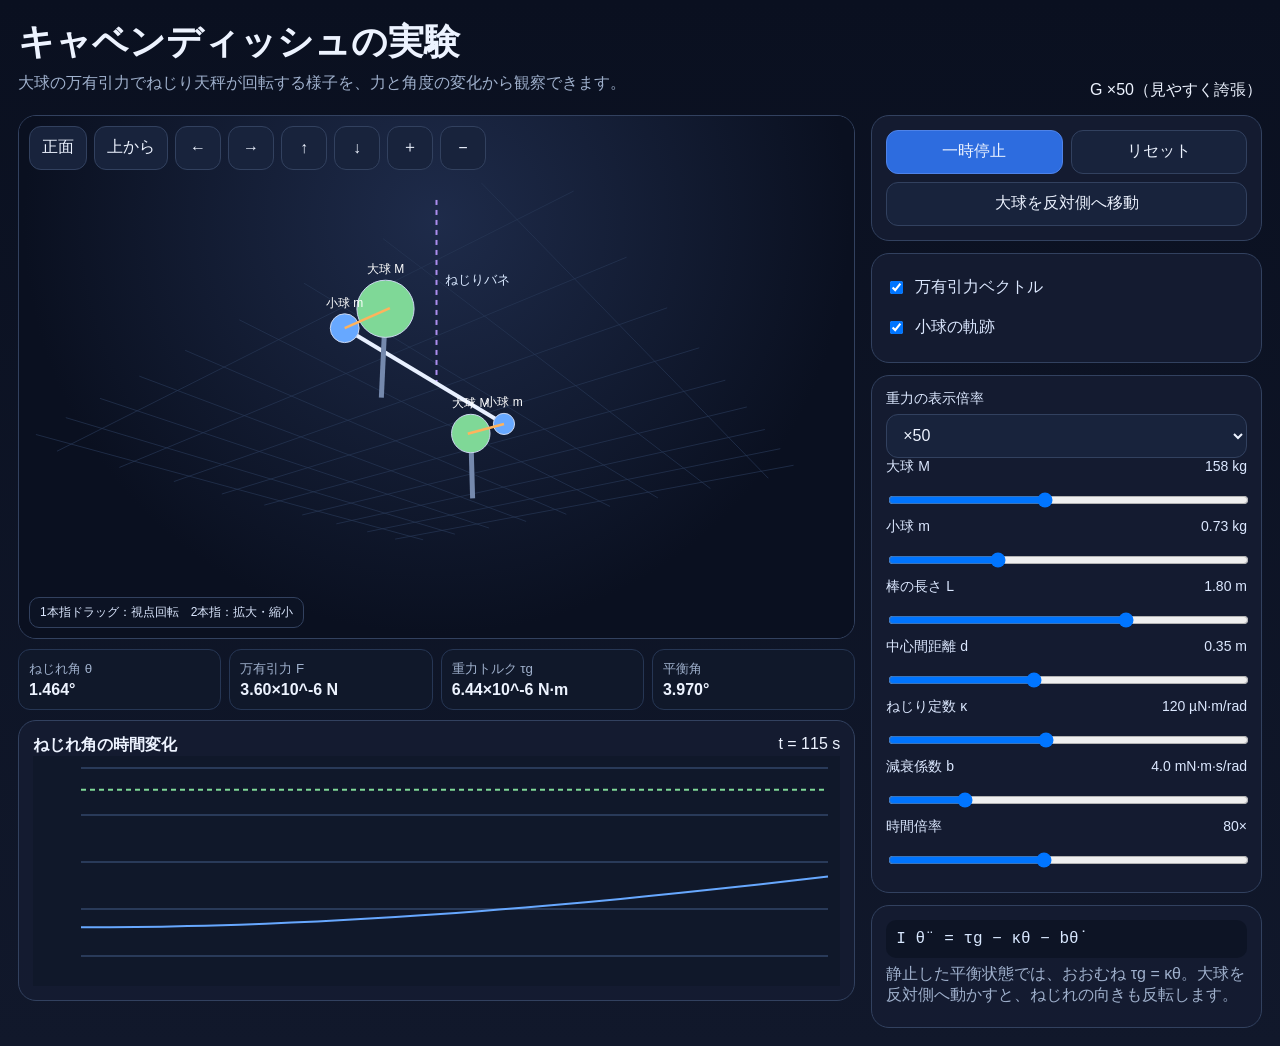
==== commit ddde7c2d: "Improve iPad camera controls and simplify title" ====
--- a/cavendish/index.html
+++ b/cavendish/index.html
@@ -1 +1,181 @@
-<!doctype html><html lang="ja"><head><meta charset="utf-8"><meta name="viewport" content="width=device-width,initial-scale=1,viewport-fit=cover"><title>キャベンディッシュの実験 3D</title><link rel="icon" href="icon.svg"><link rel="apple-touch-icon" href="icon.svg"><link rel="manifest" href="manifest.webmanifest"><style>:root{color-scheme:light dark;--bg:#0b1020;--card:#151c31;--text:#edf3ff;--muted:#9fb0cc;--line:#32415f;--a:#66a3ff;--b:#ffb35c;--g:#80d79b}*{box-sizing:border-box}body{margin:0;font-family:-apple-system,BlinkMacSystemFont,"Segoe UI",sans-serif;background:linear-gradient(180deg,#0a1020,#11182b);color:var(--text)}main{max-width:1200px;margin:auto;padding:18px}.top{display:flex;gap:12px;justify-content:space-between;align-items:end;flex-wrap:wrap}h1{font-size:clamp(22px,3vw,36px);margin:0}p{color:var(--muted);margin:.4rem 0}.grid{display:grid;grid-template-columns:minmax(0,1.5fr) minmax(290px,.7fr);gap:16px;margin-top:14px}.card{background:rgba(21,28,49,.94);border:1px solid var(--line);border-radius:18px;padding:14px}.stage{position:relative;padding:0;overflow:hidden}.stage canvas{display:block;width:100%;height:auto;aspect-ratio:16/10;background:radial-gradient(circle at 50% 20%,#1e2b4a,#0a1020 70%)}.overlay{position:absolute;left:10px;top:10px;display:flex;gap:7px;flex-wrap:wrap}button,select,input{font:inherit}button,select{min-height:42px;border-radius:12px;border:1px solid var(--line);background:#18233c;color:var(--text);padding:8px 12px}button.primary{background:#2d6cdf;border-color:#4f83e8}.stats{display:grid;grid-template-columns:repeat(4,1fr);gap:8px;margin-top:10px}.stat{background:#10182a;border:1px solid #263654;border-radius:12px;padding:10px}.stat small{display:block;color:var(--muted)}.stat b{display:block;margin-top:3px}.controls{display:flex;flex-direction:column;gap:12px}.row{display:grid;gap:6px}.row label{display:flex;justify-content:space-between;color:#dce8ff;font-size:14px}.row input[type=range]{width:100%}.switch{display:flex;align-items:center;gap:9px;color:#dce8ff}.actions{display:grid;grid-template-columns:1fr 1fr;gap:8px}.actions .wide{grid-column:1/-1}.chart{width:100%;height:230px;display:block}.formula{font-family:ui-monospace,SFMono-Regular,Menlo,monospace;background:#0d1425;padding:10px;border-radius:10px;color:#d9e8ff}@media(max-width:850px){.grid{grid-template-columns:1fr}.stats{grid-template-columns:repeat(2,1fr)}}@media(max-width:520px){main{padding:10px}.stats{grid-template-columns:1fr 1fr}.card{border-radius:14px}}</style></head><body><main><div class="top"><div><h1>キャベンディッシュの実験 3D</h1><p>大球の万有引力でねじり天秤が回転する様子を、力と角度の変化から観察できます。</p></div><div id="mode">G ×50（見やすく誇張）</div></div><div class="grid"><section><div class="card stage"><canvas id="scene" width="960" height="600"></canvas><div class="overlay"><button id="front">正面</button><button id="top">上から</button><button id="zin">＋</button><button id="zout">−</button></div></div><div class="stats"><div class="stat"><small>ねじれ角 θ</small><b id="theta">0.000°</b></div><div class="stat"><small>万有引力 F</small><b id="force">—</b></div><div class="stat"><small>重力トルク τg</small><b id="torque">—</b></div><div class="stat"><small>平衡角</small><b id="eq">—</b></div></div><div class="card" style="margin-top:10px"><div style="display:flex;justify-content:space-between;gap:10px"><b>ねじれ角の時間変化</b><span id="time">t = 0 s</span></div><canvas id="chart" class="chart" width="900" height="230"></canvas></div></section><aside class="controls"><div class="card"><div class="actions"><button class="primary" id="play">一時停止</button><button id="reset">リセット</button><button class="wide" id="swap">大球を反対側へ移動</button></div></div><div class="card"><label class="switch"><input id="showForce" type="checkbox" checked> 万有引力ベクトル</label><label class="switch"><input id="showTrail" type="checkbox" checked> 小球の軌跡</label></div><div class="card"><div class="row"><label>重力の表示倍率</label><select id="boost"><option value="1">実値 ×1</option><option value="10">×10</option><option value="50" selected>×50</option><option value="100">×100</option></select></div><div class="row"><label><span>大球 M</span><span id="Mo"></span></label><input id="M" type="range" min="50" max="300" value="158"></div><div class="row"><label><span>小球 m</span><span id="mo"></span></label><input id="m" type="range" min="0.2" max="2" step="0.01" value="0.73"></div><div class="row"><label><span>棒の長さ L</span><span id="Lo"></span></label><input id="L" type="range" min="0.6" max="2.4" step="0.02" value="1.8"></div><div class="row"><label><span>中心間距離 d</span><span id="do"></span></label><input id="d" type="range" min="0.15" max="0.65" step="0.01" value="0.35"></div><div class="row"><label><span>ねじり定数 κ</span><span id="ko"></span></label><input id="k" type="range" min="20" max="250" value="120"></div><div class="row"><label><span>減衰係数 b</span><span id="bo"></span></label><input id="b" type="range" min="0" max="20" step="0.2" value="4"></div><div class="row"><label><span>時間倍率</span><span id="so"></span></label><input id="speed" type="range" min="5" max="180" step="5" value="80"></div></div><div class="card"><div class="formula">I θ¨ = τg − κθ − bθ˙</div><p>静止した平衡状態では、おおむね τg = κθ。大球を反対側へ動かすと、ねじれの向きも反転します。</p></div></aside></div></main><script>(()=>{const $=x=>document.getElementById(x),G0=6.67430e-11,sc=$('scene'),cx=sc.getContext('2d'),ch=$('chart'),gc=ch.getContext('2d');let th=0,om=0,t=0,run=true,side=1,hist=[[0,0]],trail=[],yaw=-.9,pitch=.48,zoom=1,drag=false,lx=0,ly=0,last=performance.now();const P=()=>({M:+$('M').value,m:+$('m').value,L:+$('L').value,d:+$('d').value,k:+$('k').value*1e-6,b:+$('b').value*1e-3,boost:+$('boost').value,speed:+$('speed').value});function geo(a){let p=P(),r=p.L/2,c=Math.cos(a),s=Math.sin(a),z=.55;return{p,r,z,sm:[[r*c,r*s,z],[-r*c,-r*s,z]],lg:[[r,side*p.d,z],[-r,-side*p.d,z]]}}function grav(a){let g=geo(a),tau=0,Fnear=0,min=1e9,fs=[[0,0,0],[0,0,0]];for(let i=0;i<2;i++)for(let j=0;j<2;j++){let dx=g.lg[j][0]-g.sm[i][0],dy=g.lg[j][1]-g.sm[i][1],dz=0,r=Math.max(.06,Math.hypot(dx,dy,dz)),f=G0*g.p.boost*g.p.M*g.p.m/r**2,nx=dx/r,ny=dy/r;fs[i][0]+=f*nx;fs[i][1]+=f*ny;if(r<min){min=r;Fnear=f}}for(let i=0;i<2;i++)tau+=g.sm[i][0]*fs[i][1]-g.sm[i][1]*fs[i][0];return{g,tau,Fnear,fs}}function acc(a,w){let q=grav(a),I=2*q.g.p.m*q.g.r*q.g.r;return(q.tau-q.g.p.k*a-q.g.p.b*w)/I}function step(dt){let a1=om,b1=acc(th,om),a2=om+b1*dt/2,b2=acc(th+a1*dt/2,om+b1*dt/2),a3=om+b2*dt/2,b3=acc(th+a2*dt/2,om+b2*dt/2),a4=om+b3*dt,b4=acc(th+a3*dt,om+b3*dt);th+=dt*(a1+2*a2+2*a3+a4)/6;om+=dt*(b1+2*b2+2*b3+b4)/6}function equilibrium(){let p=P(),x=grav(0).tau/p.k;for(let i=0;i<12;i++){let h=1e-5,f=grav(x).tau-p.k*x,df=(grav(x+h).tau-grav(x-h).tau)/(2*h)-p.k;if(Math.abs(df)<1e-12)break;x-=f/df}return x}function proj(pt){let w=sc.clientWidth,h=sc.clientHeight,cy=Math.cos(yaw),sy=Math.sin(yaw),cp=Math.cos(pitch),sp=Math.sin(pitch),x=pt[0],y=pt[1],z=pt[2]-.6,X=cy*x+sy*y,Y=-sp*(-sy*x+cy*y)+cp*z,Z=cp*(-sy*x+cy*y)+sp*z+4.2/zoom,f=Math.min(w,h)*1.15;return[w/2+f*X/Z,h/2-f*Y/Z,f/Z]}function line(a,b,color,width=2,dash=[]){let A=proj(a),B=proj(b);cx.save();cx.strokeStyle=color;cx.lineWidth=width;cx.setLineDash(dash);cx.beginPath();cx.moveTo(A[0],A[1]);cx.lineTo(B[0],B[1]);cx.stroke();cx.restore()}function ball(p,r,color,label){let q=proj(p),rr=Math.max(5,r*q[2]);cx.fillStyle=color;cx.strokeStyle='#cbd7ef';cx.lineWidth=1;cx.beginPath();cx.arc(q[0],q[1],rr,0,7);cx.fill();cx.stroke();cx.fillStyle='#fff';cx.font='12px sans-serif';cx.textAlign='center';cx.fillText(label,q[0],q[1]-rr-7)}function draw(){let w=sc.clientWidth,h=sc.clientHeight,d=devicePixelRatio||1;if(sc.width!==Math.round(w*d)||sc.height!==Math.round(h*d)){sc.width=Math.round(w*d);sc.height=Math.round(h*d);cx.setTransform(d,0,0,d,0,0)}cx.clearRect(0,0,w,h);let q=grav(th),g=q.g;for(let i=-4;i<=4;i++){line([i*.4,-1.8,0],[i*.4,1.8,0],'#273755',.7);line([-1.8,i*.4,0],[1.8,i*.4,0],'#273755',.7)}line([0,0,2.25],[0,0,g.z],'#ad8ef0',2,[5,5]);let springLabel=proj([0,0,(2.25+g.z)/2]);cx.fillStyle='#d9e8ff';cx.font='13px sans-serif';cx.textAlign='left';cx.fillText('ねじりバネ',springLabel[0]+8,springLabel[1]);line(g.sm[0],g.sm[1],'#e8f0ff',4);line([g.lg[0][0],g.lg[0][1],0],g.lg[0],'#7589ad',5);line([g.lg[1][0],g.lg[1][1],0],g.lg[1],'#7589ad',5);if($('showTrail').checked&&trail.length>1){cx.strokeStyle='#9f8cff';cx.beginPath();trail.forEach((p,i)=>{let q=proj(p);i?cx.lineTo(q[0],q[1]):cx.moveTo(q[0],q[1])});cx.stroke()}ball(g.lg[0],.16,'#7fd897','大球 M');ball(g.lg[1],.16,'#7fd897','大球 M');ball(g.sm[0],.085,'#67a8ff','小球 m');ball(g.sm[1],.085,'#67a8ff','小球 m');if($('showForce').checked)for(let i=0;i<2;i++){let f=q.fs[i],n=Math.hypot(f[0],f[1])||1,end=[g.sm[i][0]+.35*f[0]/n,g.sm[i][1]+.35*f[1]/n,g.z];line(g.sm[i],end,'#ffb35c',2.5)}}function chart(){let w=ch.clientWidth,h=ch.clientHeight,d=devicePixelRatio||1;if(ch.width!==Math.round(w*d)||ch.height!==Math.round(h*d)){ch.width=Math.round(w*d);ch.height=Math.round(h*d);gc.setTransform(d,0,0,d,0,0)}gc.clearRect(0,0,w,h);gc.fillStyle='#10182a';gc.fillRect(0,0,w,h);let eq=equilibrium()*180/Math.PI,vals=hist.map(x=>x[1]*180/Math.PI).concat(eq),mn=Math.min(-.2,...vals),mx=Math.max(.2,...vals),sp=Math.max(.4,mx-mn);mn-=sp*.15;mx+=sp*.15;let tmax=Math.max(60,t),tmin=Math.max(0,tmax-600),X=x=>48+(x-tmin)/(tmax-tmin)*(w-60),Y=y=>12+(mx-y)/(mx-mn)*(h-42);gc.strokeStyle='#293a59';for(let i=0;i<5;i++){let y=12+i*(h-42)/4;gc.beginPath();gc.moveTo(48,y);gc.lineTo(w-12,y);gc.stroke()}gc.setLineDash([5,4]);gc.strokeStyle='#7fd897';gc.beginPath();gc.moveTo(48,Y(eq));gc.lineTo(w-12,Y(eq));gc.stroke();gc.setLineDash([]);gc.strokeStyle='#67a8ff';gc.lineWidth=2;gc.beginPath();hist.filter(x=>x[0]>=tmin).forEach((p,i)=>{let x=X(p[0]),y=Y(p[1]*180/Math.PI);i?gc.lineTo(x,y):gc.moveTo(x,y)});gc.stroke()}function sci(x){if(!x)return'0';let e=Math.floor(Math.log10(Math.abs(x)));return(x/10**e).toFixed(2)+'×10^'+e}function ui(){let p=P(),q=grav(th),e=equilibrium();$('theta').textContent=(th*180/Math.PI).toFixed(3)+'°';$('force').textContent=sci(q.Fnear)+' N';$('torque').textContent=sci(q.tau)+' N·m';$('eq').textContent=(e*180/Math.PI).toFixed(3)+'°';$('time').textContent='t = '+Math.round(t)+' s';$('Mo').textContent=p.M.toFixed(0)+' kg';$('mo').textContent=p.m.toFixed(2)+' kg';$('Lo').textContent=p.L.toFixed(2)+' m';$('do').textContent=p.d.toFixed(2)+' m';$('ko').textContent=$('k').value+' µN·m/rad';$('bo').textContent=(+$('b').value).toFixed(1)+' mN·m·s/rad';$('so').textContent=p.speed+'×';$('mode').textContent=p.boost==1?'G 実値 ×1':'G ×'+p.boost+'（見やすく誇張）';$('play').textContent=run?'一時停止':'再生'}function reset(){th=om=t=0;hist=[[0,0]];trail=[]}$('play').onclick=()=>{run=!run;ui()};$('reset').onclick=()=>reset();$('swap').onclick=()=>side*=-1;$('front').onclick=()=>{yaw=-Math.PI/2;pitch=.2};$('top').onclick=()=>{yaw=-Math.PI/2;pitch=1.28};$('zin').onclick=()=>zoom=Math.min(1.8,zoom*1.15);$('zout').onclick=()=>zoom=Math.max(.55,zoom/1.15);sc.onpointerdown=e=>{drag=true;lx=e.clientX;ly=e.clientY;sc.setPointerCapture(e.pointerId)};sc.onpointermove=e=>{if(!drag)return;yaw-=(e.clientX-lx)*.008;pitch=Math.max(-.05,Math.min(1.32,pitch+(e.clientY-ly)*.006));lx=e.clientX;ly=e.clientY};sc.onpointerup=()=>drag=false;sc.onwheel=e=>{e.preventDefault();zoom=Math.max(.55,Math.min(1.8,zoom*(e.deltaY<0?1.08:.92)))},{passive:false};['M','m','L','d','k','b','speed','boost','showForce','showTrail'].forEach(id=>$(id).oninput=ui);function loop(now){let dt=Math.min(.05,(now-last)/1000);last=now;if(run){let a=dt*P().speed;while(a>0){let h=Math.min(1.5,a);step(h);t+=h;a-=h}if(hist.length==0||t-hist.at(-1)[0]>2){hist.push([t,th]);if(hist.length>700)hist.shift();trail.push(geo(th).sm[0]);if(trail.length>220)trail.shift()}}ui();draw();chart();requestAnimationFrame(loop)}ui();requestAnimationFrame(loop)})();</script></body></html>+<!doctype html>
+<html lang="ja">
+<head>
+<meta charset="utf-8">
+<meta name="viewport" content="width=device-width,initial-scale=1,viewport-fit=cover">
+<title>キャベンディッシュの実験</title>
+<link rel="icon" href="icon.svg">
+<link rel="apple-touch-icon" href="icon.svg">
+<link rel="manifest" href="manifest.webmanifest">
+<style>
+:root{color-scheme:light dark;--bg:#0b1020;--card:#151c31;--text:#edf3ff;--muted:#9fb0cc;--line:#32415f;--a:#66a3ff;--b:#ffb35c;--g:#80d79b}
+*{box-sizing:border-box}
+body{margin:0;font-family:-apple-system,BlinkMacSystemFont,"Segoe UI",sans-serif;background:linear-gradient(180deg,#0a1020,#11182b);color:var(--text);overscroll-behavior-y:contain}
+main{max-width:1400px;margin:auto;padding:18px}
+.top{display:flex;gap:12px;justify-content:space-between;align-items:end;flex-wrap:wrap}
+h1{font-size:clamp(22px,3vw,36px);margin:0}
+p{color:var(--muted);margin:.4rem 0}
+.grid{display:grid;grid-template-columns:minmax(0,1.5fr) minmax(290px,.7fr);gap:16px;margin-top:14px}
+.card{background:rgba(21,28,49,.94);border:1px solid var(--line);border-radius:18px;padding:14px}
+.stage{position:relative;padding:0;overflow:hidden}
+.stage canvas{display:block;width:100%;height:auto;aspect-ratio:16/10;background:radial-gradient(circle at 50% 20%,#1e2b4a,#0a1020 70%);touch-action:none;user-select:none;-webkit-user-select:none;cursor:grab}
+.stage canvas:active{cursor:grabbing}
+.overlay{position:absolute;left:10px;top:10px;display:flex;gap:7px;flex-wrap:wrap;max-width:calc(100% - 20px)}
+.draghint{position:absolute;left:10px;bottom:10px;padding:6px 10px;border:1px solid var(--line);border-radius:10px;background:rgba(13,20,37,.82);color:#dce8ff;font-size:12px;pointer-events:none}
+button,select,input{font:inherit}
+button,select{min-height:44px;border-radius:12px;border:1px solid var(--line);background:#18233c;color:var(--text);padding:8px 12px}
+button.primary{background:#2d6cdf;border-color:#4f83e8}
+.viewbtn{min-width:46px;padding-left:10px;padding-right:10px}
+.stats{display:grid;grid-template-columns:repeat(4,1fr);gap:8px;margin-top:10px}
+.stat{background:#10182a;border:1px solid #263654;border-radius:12px;padding:10px}
+.stat small{display:block;color:var(--muted)}
+.stat b{display:block;margin-top:3px}
+.controls{display:flex;flex-direction:column;gap:12px}
+.row{display:grid;gap:6px}
+.row label{display:flex;justify-content:space-between;color:#dce8ff;font-size:14px}
+.row input[type=range]{width:100%;min-height:32px}
+.switch{display:flex;align-items:center;gap:9px;color:#dce8ff;min-height:40px}
+.actions{display:grid;grid-template-columns:1fr 1fr;gap:8px}
+.actions .wide{grid-column:1/-1}
+.chart{width:100%;height:230px;display:block}
+.formula{font-family:ui-monospace,SFMono-Regular,Menlo,monospace;background:#0d1425;padding:10px;border-radius:10px;color:#d9e8ff}
+@media(max-width:1100px){
+  .grid{grid-template-columns:1fr}
+  .stage canvas{aspect-ratio:4/3}
+  .controls{display:grid;grid-template-columns:repeat(2,minmax(0,1fr));align-items:start}
+  .controls .card:nth-child(3){grid-row:span 2}
+}
+@media(max-width:700px){
+  main{padding:10px}
+  .stats{grid-template-columns:repeat(2,1fr)}
+  .controls{display:flex}
+  .card{border-radius:14px}
+  .stage canvas{aspect-ratio:1/1}
+  .draghint{font-size:11px}
+}
+@media(pointer:coarse){
+  button,select{min-height:48px;font-size:16px}
+  .viewbtn{min-width:50px}
+  .overlay{gap:8px}
+}
+</style>
+</head>
+<body>
+<main>
+  <div class="top">
+    <div>
+      <h1>キャベンディッシュの実験</h1>
+      <p>大球の万有引力でねじり天秤が回転する様子を、力と角度の変化から観察できます。</p>
+    </div>
+    <div id="mode">G ×50（見やすく誇張）</div>
+  </div>
+
+  <div class="grid">
+    <section>
+      <div class="card stage">
+        <canvas id="scene" width="960" height="720" aria-label="キャベンディッシュの実験の3Dシミュレーション"></canvas>
+        <div class="overlay">
+          <button id="front">正面</button>
+          <button id="top">上から</button>
+          <button class="viewbtn" id="left" aria-label="視点を左へ">←</button>
+          <button class="viewbtn" id="right" aria-label="視点を右へ">→</button>
+          <button class="viewbtn" id="up" aria-label="視点を上へ">↑</button>
+          <button class="viewbtn" id="down" aria-label="視点を下へ">↓</button>
+          <button class="viewbtn" id="zin" aria-label="拡大">＋</button>
+          <button class="viewbtn" id="zout" aria-label="縮小">−</button>
+        </div>
+        <div class="draghint">1本指ドラッグ：視点回転　2本指：拡大・縮小</div>
+      </div>
+
+      <div class="stats">
+        <div class="stat"><small>ねじれ角 θ</small><b id="theta">0.000°</b></div>
+        <div class="stat"><small>万有引力 F</small><b id="force">—</b></div>
+        <div class="stat"><small>重力トルク τg</small><b id="torque">—</b></div>
+        <div class="stat"><small>平衡角</small><b id="eq">—</b></div>
+      </div>
+
+      <div class="card" style="margin-top:10px">
+        <div style="display:flex;justify-content:space-between;gap:10px"><b>ねじれ角の時間変化</b><span id="time">t = 0 s</span></div>
+        <canvas id="chart" class="chart" width="900" height="230"></canvas>
+      </div>
+    </section>
+
+    <aside class="controls">
+      <div class="card">
+        <div class="actions">
+          <button class="primary" id="play">一時停止</button>
+          <button id="reset">リセット</button>
+          <button class="wide" id="swap">大球を反対側へ移動</button>
+        </div>
+      </div>
+
+      <div class="card">
+        <label class="switch"><input id="showForce" type="checkbox" checked> 万有引力ベクトル</label>
+        <label class="switch"><input id="showTrail" type="checkbox" checked> 小球の軌跡</label>
+      </div>
+
+      <div class="card">
+        <div class="row"><label>重力の表示倍率</label><select id="boost"><option value="1">実値 ×1</option><option value="10">×10</option><option value="50" selected>×50</option><option value="100">×100</option></select></div>
+        <div class="row"><label><span>大球 M</span><span id="Mo"></span></label><input id="M" type="range" min="50" max="300" value="158"></div>
+        <div class="row"><label><span>小球 m</span><span id="mo"></span></label><input id="m" type="range" min="0.2" max="2" step="0.01" value="0.73"></div>
+        <div class="row"><label><span>棒の長さ L</span><span id="Lo"></span></label><input id="L" type="range" min="0.6" max="2.4" step="0.02" value="1.8"></div>
+        <div class="row"><label><span>中心間距離 d</span><span id="do"></span></label><input id="d" type="range" min="0.15" max="0.65" step="0.01" value="0.35"></div>
+        <div class="row"><label><span>ねじり定数 κ</span><span id="ko"></span></label><input id="k" type="range" min="20" max="250" value="120"></div>
+        <div class="row"><label><span>減衰係数 b</span><span id="bo"></span></label><input id="b" type="range" min="0" max="20" step="0.2" value="4"></div>
+        <div class="row"><label><span>時間倍率</span><span id="so"></span></label><input id="speed" type="range" min="5" max="180" step="5" value="80"></div>
+      </div>
+
+      <div class="card">
+        <div class="formula">I θ¨ = τg − κθ − bθ˙</div>
+        <p>静止した平衡状態では、おおむね τg = κθ。大球を反対側へ動かすと、ねじれの向きも反転します。</p>
+      </div>
+    </aside>
+  </div>
+</main>
+
+<script>
+(()=>{
+const $=x=>document.getElementById(x),G0=6.67430e-11,sc=$('scene'),cx=sc.getContext('2d'),ch=$('chart'),gc=ch.getContext('2d');
+let th=0,om=0,t=0,run=true,side=1,hist=[[0,0]],trail=[],yaw=-.9,pitch=.48,zoom=1,last=performance.now();
+let pointers=new Map(),pinchDist=0;
+const P=()=>({M:+$('M').value,m:+$('m').value,L:+$('L').value,d:+$('d').value,k:+$('k').value*1e-6,b:+$('b').value*1e-3,boost:+$('boost').value,speed:+$('speed').value});
+function geo(a){let p=P(),r=p.L/2,c=Math.cos(a),s=Math.sin(a),z=.55;return{p,r,z,sm:[[r*c,r*s,z],[-r*c,-r*s,z]],lg:[[r,side*p.d,z],[-r,-side*p.d,z]]}}
+function grav(a){let g=geo(a),tau=0,Fnear=0,min=1e9,fs=[[0,0,0],[0,0,0]];for(let i=0;i<2;i++)for(let j=0;j<2;j++){let dx=g.lg[j][0]-g.sm[i][0],dy=g.lg[j][1]-g.sm[i][1],dz=0,r=Math.max(.06,Math.hypot(dx,dy,dz)),f=G0*g.p.boost*g.p.M*g.p.m/r**2,nx=dx/r,ny=dy/r;fs[i][0]+=f*nx;fs[i][1]+=f*ny;if(r<min){min=r;Fnear=f}}for(let i=0;i<2;i++)tau+=g.sm[i][0]*fs[i][1]-g.sm[i][1]*fs[i][0];return{g,tau,Fnear,fs}}
+function acc(a,w){let q=grav(a),I=2*q.g.p.m*q.g.r*q.g.r;return(q.tau-q.g.p.k*a-q.g.p.b*w)/I}
+function step(dt){let a1=om,b1=acc(th,om),a2=om+b1*dt/2,b2=acc(th+a1*dt/2,om+b1*dt/2),a3=om+b2*dt/2,b3=acc(th+a2*dt/2,om+b2*dt/2),a4=om+b3*dt,b4=acc(th+a3*dt,om+b3*dt);th+=dt*(a1+2*a2+2*a3+a4)/6;om+=dt*(b1+2*b2+2*b3+b4)/6}
+function equilibrium(){let p=P(),x=grav(0).tau/p.k;for(let i=0;i<12;i++){let h=1e-5,f=grav(x).tau-p.k*x,df=(grav(x+h).tau-grav(x-h).tau)/(2*h)-p.k;if(Math.abs(df)<1e-12)break;x-=f/df}return x}
+function proj(pt){let w=sc.clientWidth,h=sc.clientHeight,cy=Math.cos(yaw),sy=Math.sin(yaw),cp=Math.cos(pitch),sp=Math.sin(pitch),x=pt[0],y=pt[1],z=pt[2]-.6,X=cy*x+sy*y,Y=-sp*(-sy*x+cy*y)+cp*z,Z=cp*(-sy*x+cy*y)+sp*z+4.2/zoom,f=Math.min(w,h)*1.15;return[w/2+f*X/Z,h/2-f*Y/Z,f/Z]}
+function line(a,b,color,width=2,dash=[]){let A=proj(a),B=proj(b);cx.save();cx.strokeStyle=color;cx.lineWidth=width;cx.setLineDash(dash);cx.beginPath();cx.moveTo(A[0],A[1]);cx.lineTo(B[0],B[1]);cx.stroke();cx.restore()}
+function ball(p,r,color,label){let q=proj(p),rr=Math.max(5,r*q[2]);cx.fillStyle=color;cx.strokeStyle='#cbd7ef';cx.lineWidth=1;cx.beginPath();cx.arc(q[0],q[1],rr,0,7);cx.fill();cx.stroke();cx.fillStyle='#fff';cx.font='12px sans-serif';cx.textAlign='center';cx.fillText(label,q[0],q[1]-rr-7)}
+function draw(){let w=sc.clientWidth,h=sc.clientHeight,d=devicePixelRatio||1;if(sc.width!==Math.round(w*d)||sc.height!==Math.round(h*d)){sc.width=Math.round(w*d);sc.height=Math.round(h*d);cx.setTransform(d,0,0,d,0,0)}cx.clearRect(0,0,w,h);let q=grav(th),g=q.g;for(let i=-4;i<=4;i++){line([i*.4,-1.8,0],[i*.4,1.8,0],'#273755',.7);line([-1.8,i*.4,0],[1.8,i*.4,0],'#273755',.7)}line([0,0,2.25],[0,0,g.z],'#ad8ef0',2,[5,5]);let springLabel=proj([0,0,(2.25+g.z)/2]);cx.fillStyle='#d9e8ff';cx.font='13px sans-serif';cx.textAlign='left';cx.fillText('ねじりバネ',springLabel[0]+8,springLabel[1]);line(g.sm[0],g.sm[1],'#e8f0ff',4);line([g.lg[0][0],g.lg[0][1],0],g.lg[0],'#7589ad',5);line([g.lg[1][0],g.lg[1][1],0],g.lg[1],'#7589ad',5);if($('showTrail').checked&&trail.length>1){cx.strokeStyle='#9f8cff';cx.beginPath();trail.forEach((p,i)=>{let q=proj(p);i?cx.lineTo(q[0],q[1]):cx.moveTo(q[0],q[1])});cx.stroke()}ball(g.lg[0],.16,'#7fd897','大球 M');ball(g.lg[1],.16,'#7fd897','大球 M');ball(g.sm[0],.085,'#67a8ff','小球 m');ball(g.sm[1],.085,'#67a8ff','小球 m');if($('showForce').checked)for(let i=0;i<2;i++){let f=q.fs[i],n=Math.hypot(f[0],f[1])||1,end=[g.sm[i][0]+.35*f[0]/n,g.sm[i][1]+.35*f[1]/n,g.z];line(g.sm[i],end,'#ffb35c',2.5)}}
+function chart(){let w=ch.clientWidth,h=ch.clientHeight,d=devicePixelRatio||1;if(ch.width!==Math.round(w*d)||ch.height!==Math.round(h*d)){ch.width=Math.round(w*d);ch.height=Math.round(h*d);gc.setTransform(d,0,0,d,0,0)}gc.clearRect(0,0,w,h);gc.fillStyle='#10182a';gc.fillRect(0,0,w,h);let eq=equilibrium()*180/Math.PI,vals=hist.map(x=>x[1]*180/Math.PI).concat(eq),mn=Math.min(-.2,...vals),mx=Math.max(.2,...vals),sp=Math.max(.4,mx-mn);mn-=sp*.15;mx+=sp*.15;let tmax=Math.max(60,t),tmin=Math.max(0,tmax-600),X=x=>48+(x-tmin)/(tmax-tmin)*(w-60),Y=y=>12+(mx-y)/(mx-mn)*(h-42);gc.strokeStyle='#293a59';for(let i=0;i<5;i++){let y=12+i*(h-42)/4;gc.beginPath();gc.moveTo(48,y);gc.lineTo(w-12,y);gc.stroke()}gc.setLineDash([5,4]);gc.strokeStyle='#7fd897';gc.beginPath();gc.moveTo(48,Y(eq));gc.lineTo(w-12,Y(eq));gc.stroke();gc.setLineDash([]);gc.strokeStyle='#67a8ff';gc.lineWidth=2;gc.beginPath();hist.filter(x=>x[0]>=tmin).forEach((p,i)=>{let x=X(p[0]),y=Y(p[1]*180/Math.PI);i?gc.lineTo(x,y):gc.moveTo(x,y)});gc.stroke()}
+function sci(x){if(!x)return'0';let e=Math.floor(Math.log10(Math.abs(x)));return(x/10**e).toFixed(2)+'×10^'+e}
+function ui(){let p=P(),q=grav(th),e=equilibrium();$('theta').textContent=(th*180/Math.PI).toFixed(3)+'°';$('force').textContent=sci(q.Fnear)+' N';$('torque').textContent=sci(q.tau)+' N·m';$('eq').textContent=(e*180/Math.PI).toFixed(3)+'°';$('time').textContent='t = '+Math.round(t)+' s';$('Mo').textContent=p.M.toFixed(0)+' kg';$('mo').textContent=p.m.toFixed(2)+' kg';$('Lo').textContent=p.L.toFixed(2)+' m';$('do').textContent=p.d.toFixed(2)+' m';$('ko').textContent=$('k').value+' µN·m/rad';$('bo').textContent=(+$('b').value).toFixed(1)+' mN·m·s/rad';$('so').textContent=p.speed+'×';$('mode').textContent=p.boost==1?'G 実値 ×1':'G ×'+p.boost+'（見やすく誇張）';$('play').textContent=run?'一時停止':'再生'}
+function reset(){th=om=t=0;hist=[[0,0]];trail=[]}
+$('play').onclick=()=>{run=!run;ui()};
+$('reset').onclick=()=>reset();
+$('swap').onclick=()=>side*=-1;
+$('front').onclick=()=>{yaw=-Math.PI/2;pitch=.2;zoom=1};
+$('top').onclick=()=>{yaw=-Math.PI/2;pitch=1.28;zoom=1};
+$('left').onclick=()=>yaw-=.18;
+$('right').onclick=()=>yaw+=.18;
+$('up').onclick=()=>pitch=Math.min(1.32,pitch+.14);
+$('down').onclick=()=>pitch=Math.max(-.05,pitch-.14);
+$('zin').onclick=()=>zoom=Math.min(2.1,zoom*1.16);
+$('zout').onclick=()=>zoom=Math.max(.5,zoom/1.16);
+
+function distance2(){let a=[...pointers.values()];return a.length<2?0:Math.hypot(a[0].x-a[1].x,a[0].y-a[1].y)}
+sc.addEventListener('pointerdown',e=>{e.preventDefault();sc.setPointerCapture(e.pointerId);pointers.set(e.pointerId,{x:e.clientX,y:e.clientY});if(pointers.size===2)pinchDist=distance2()});
+sc.addEventListener('pointermove',e=>{if(!pointers.has(e.pointerId))return;e.preventDefault();let prev=pointers.get(e.pointerId);pointers.set(e.pointerId,{x:e.clientX,y:e.clientY});if(pointers.size===1){yaw-=(e.clientX-prev.x)*.012;pitch=Math.max(-.05,Math.min(1.32,pitch+(e.clientY-prev.y)*.009))}else if(pointers.size===2){let nd=distance2();if(pinchDist>0&&nd>0)zoom=Math.max(.5,Math.min(2.1,zoom*(nd/pinchDist)));pinchDist=nd}});
+function endPointer(e){pointers.delete(e.pointerId);if(pointers.size<2)pinchDist=0}
+sc.addEventListener('pointerup',endPointer);
+sc.addEventListener('pointercancel',endPointer);
+sc.addEventListener('lostpointercapture',endPointer);
+sc.addEventListener('wheel',e=>{e.preventDefault();zoom=Math.max(.5,Math.min(2.1,zoom*(e.deltaY<0?1.08:.92)))},{passive:false});
+['M','m','L','d','k','b','speed','boost','showForce','showTrail'].forEach(id=>$(id).oninput=ui);
+function loop(now){let dt=Math.min(.05,(now-last)/1000);last=now;if(run){let a=dt*P().speed;while(a>0){let h=Math.min(1.5,a);step(h);t+=h;a-=h}let prev=hist[hist.length-1];if(!prev||t-prev[0]>2){hist.push([t,th]);if(hist.length>700)hist.shift();trail.push(geo(th).sm[0]);if(trail.length>220)trail.shift()}}ui();draw();chart();requestAnimationFrame(loop)}
+ui();requestAnimationFrame(loop);
+})();
+</script>
+</body>
+</html>
